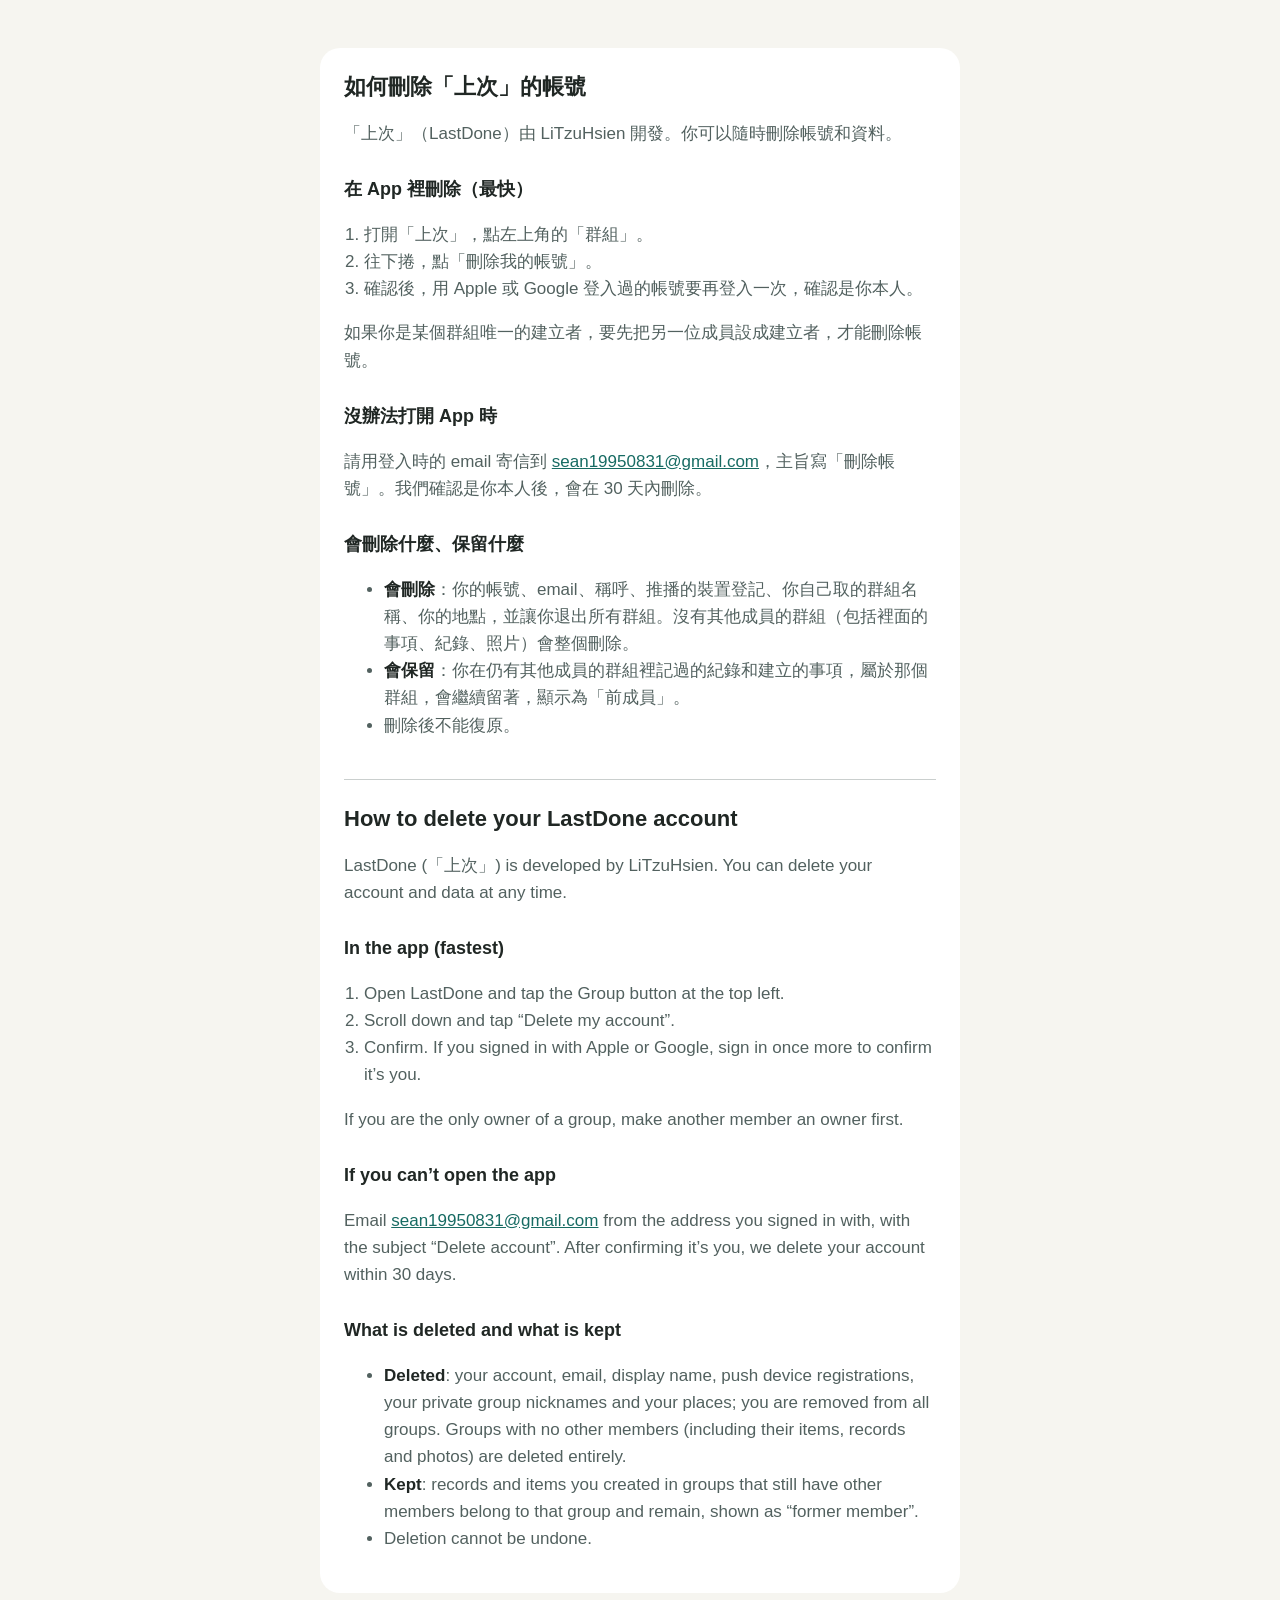
==== delete-account/index.html @ f5fc483f "隱私權政策、刪除帳號說明（中英文） Co-Authored-By: Claude Opus 5.5 <noreply@anthropic.com> Claude-Session: https://cl" ====
<!doctype html>
<html lang="zh-Hant-TW">
<head>
  <meta charset="utf-8">
  <meta name="viewport" content="width=device-width, initial-scale=1">
  <title>刪除「上次」帳號 Delete account</title>
  <style>
    :root {
      color-scheme: light dark;
      --bg: #f6f5f0;
      --card: #ffffff;
      --text: #202724;
      --muted: #52615f;
      --accent: #176b63;
    }
    @media (prefers-color-scheme: dark) {
      :root {
        --bg: #151a18;
        --card: #202724;
        --text: #f3f5f2;
        --muted: #bbc7c2;
        --accent: #79d6c7;
      }
    }
    body {
      margin: 0;
      background: var(--bg);
      color: var(--text);
      font: 17px/1.6 -apple-system, BlinkMacSystemFont, "PingFang TC", "Noto Sans TC", sans-serif;
    }
    main {
      max-width: 640px;
      margin: 0 auto;
      padding: 48px 16px;
    }
    .card {
      background: var(--card);
      border-radius: 20px;
      padding: 24px;
    }
    h1 {
      font-size: 22px;
      line-height: 1.4;
      margin: 0 0 8px;
    }
    p, li {
      color: var(--muted);
    }
    .code {
      font: 600 32px/1.2 ui-monospace, "SF Mono", Menlo, monospace;
      letter-spacing: 4px;
      color: var(--text);
      margin: 20px 0;
      word-break: break-all;
    }
    ol {
      padding-left: 20px;
    }
    strong {
      color: var(--text);
    }
  </style>
  <style>
    h2 { font-size: 18px; margin: 28px 0 8px; color: var(--text); }
    .lang { margin-top: 40px; padding-top: 24px; border-top: 1px solid color-mix(in srgb, var(--muted) 30%, transparent); }
    .updated { font-size: 14px; }
    a { color: var(--accent); }
    .card + .card { margin-top: 16px; }
  </style>
</head>
<body>
  <main>
    <div class="card">
      <h1>如何刪除「上次」的帳號</h1>
      <p>「上次」（LastDone）由 LiTzuHsien 開發。你可以隨時刪除帳號和資料。</p>

      <h2>在 App 裡刪除（最快）</h2>
      <ol>
        <li>打開「上次」，點左上角的「群組」。</li>
        <li>往下捲，點「刪除我的帳號」。</li>
        <li>確認後，用 Apple 或 Google 登入過的帳號要再登入一次，確認是你本人。</li>
      </ol>
      <p>如果你是某個群組唯一的建立者，要先把另一位成員設成建立者，才能刪除帳號。</p>

      <h2>沒辦法打開 App 時</h2>
      <p>請用登入時的 email 寄信到 <a href="mailto:sean19950831@gmail.com">sean19950831@gmail.com</a>，主旨寫「刪除帳號」。我們確認是你本人後，會在 30 天內刪除。</p>

      <h2>會刪除什麼、保留什麼</h2>
      <ul>
        <li><strong>會刪除</strong>：你的帳號、email、稱呼、推播的裝置登記、你自己取的群組名稱、你的地點，並讓你退出所有群組。沒有其他成員的群組（包括裡面的事項、紀錄、照片）會整個刪除。</li>
        <li><strong>會保留</strong>：你在仍有其他成員的群組裡記過的紀錄和建立的事項，屬於那個群組，會繼續留著，顯示為「前成員」。</li>
        <li>刪除後不能復原。</li>
      </ul>

      <div class="lang" lang="en">
        <h1>How to delete your LastDone account</h1>
        <p>LastDone (「上次」) is developed by LiTzuHsien. You can delete your account and data at any time.</p>
        <h2>In the app (fastest)</h2>
        <ol>
          <li>Open LastDone and tap the Group button at the top left.</li>
          <li>Scroll down and tap “Delete my account”.</li>
          <li>Confirm. If you signed in with Apple or Google, sign in once more to confirm it’s you.</li>
        </ol>
        <p>If you are the only owner of a group, make another member an owner first.</p>
        <h2>If you can’t open the app</h2>
        <p>Email <a href="mailto:sean19950831@gmail.com">sean19950831@gmail.com</a> from the address you signed in with, with the subject “Delete account”. After confirming it’s you, we delete your account within 30 days.</p>
        <h2>What is deleted and what is kept</h2>
        <ul>
          <li><strong>Deleted</strong>: your account, email, display name, push device registrations, your private group nicknames and your places; you are removed from all groups. Groups with no other members (including their items, records and photos) are deleted entirely.</li>
          <li><strong>Kept</strong>: records and items you created in groups that still have other members belong to that group and remain, shown as “former member”.</li>
          <li>Deletion cannot be undone.</li>
        </ul>
      </div>
    </div>
  </main>
</body>
</html>
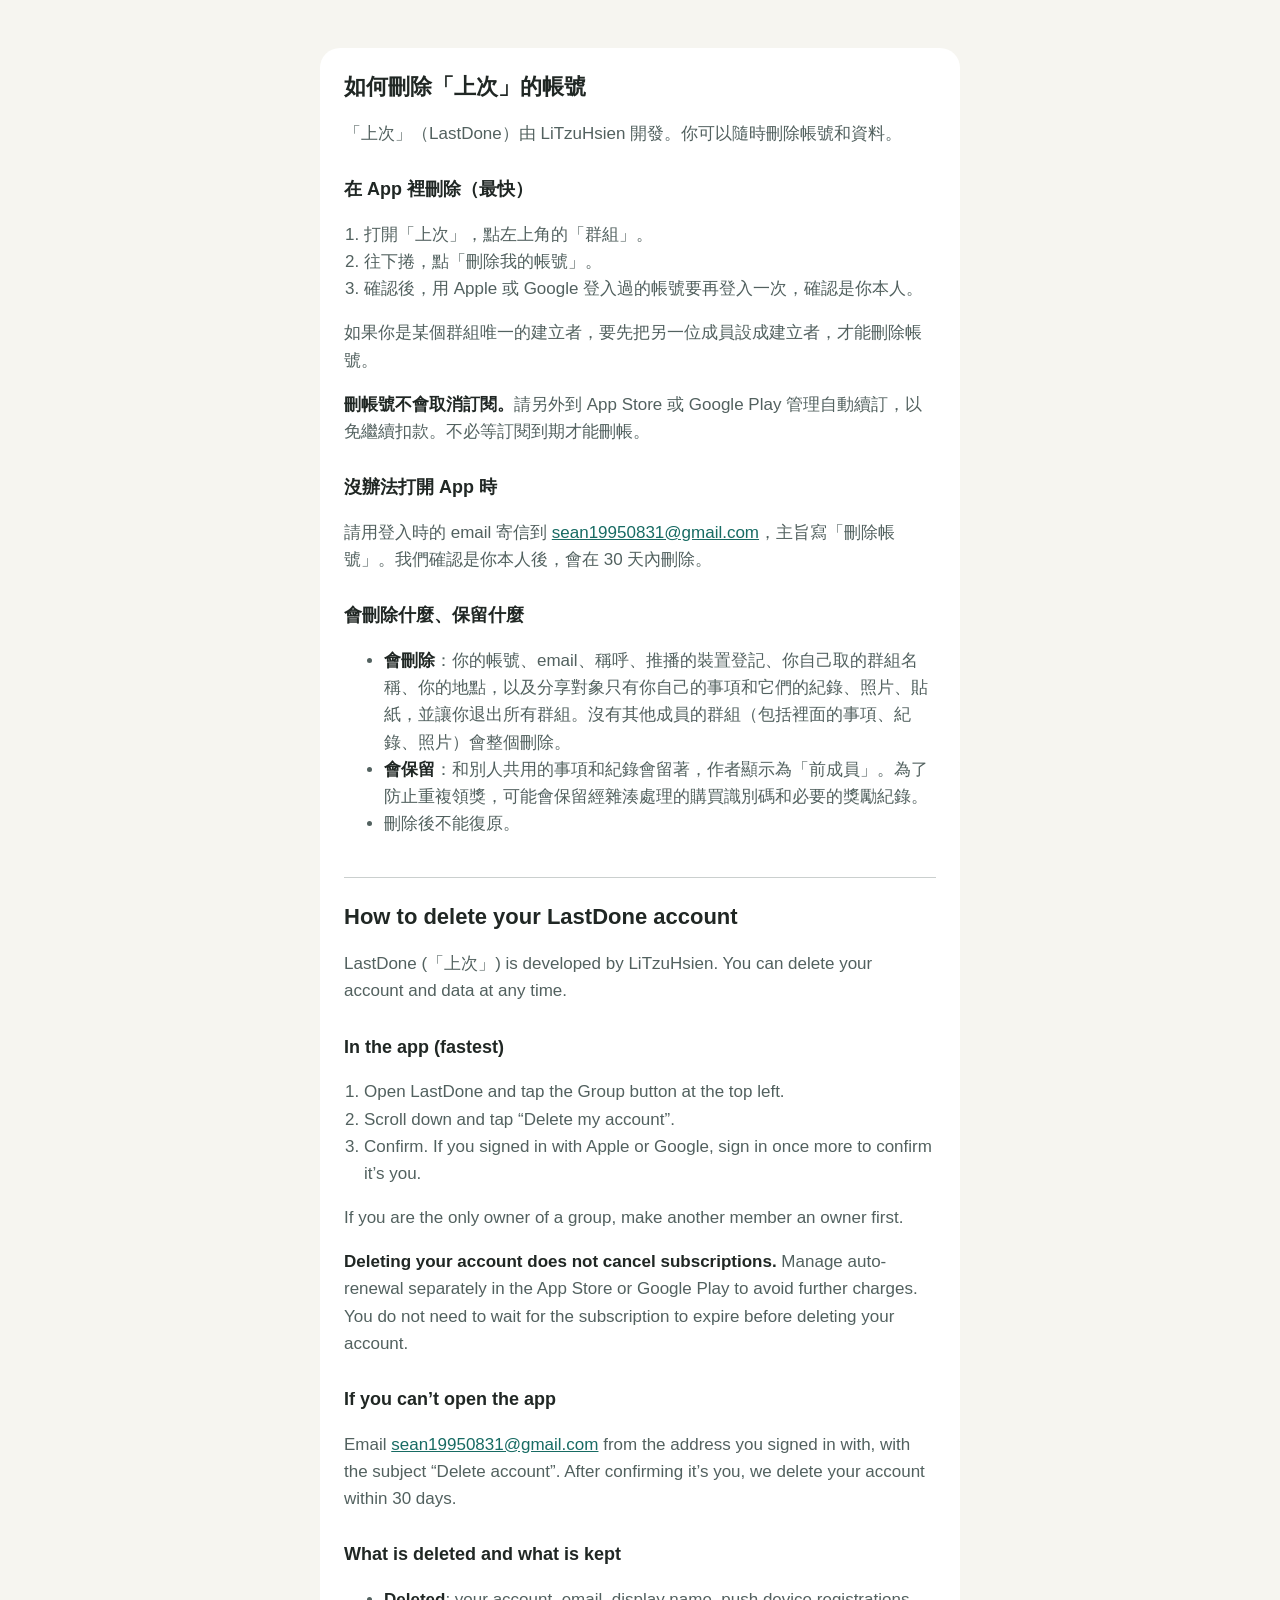
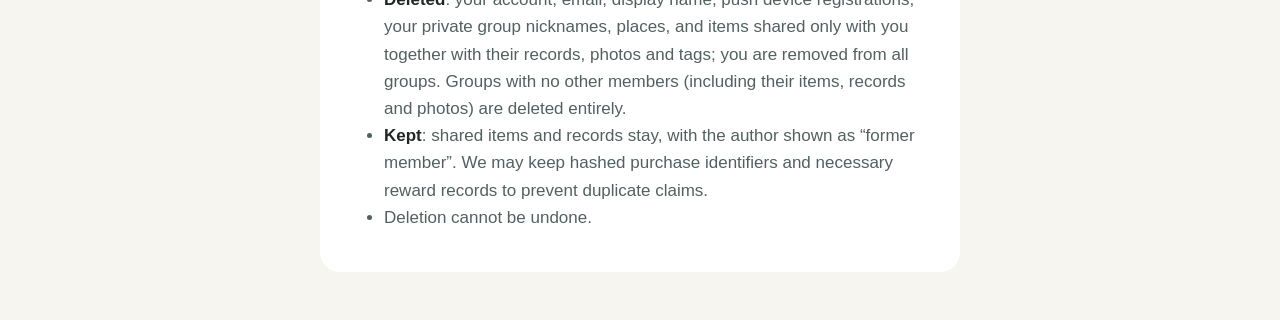
==== commit ee47c818: "更新 delete-account/index.html" ====
--- a/delete-account/index.html
+++ b/delete-account/index.html
@@ -82,13 +82,15 @@
       </ol>
       <p>如果你是某個群組唯一的建立者，要先把另一位成員設成建立者，才能刪除帳號。</p>
 
+      <p><strong>刪帳號不會取消訂閱。</strong>請另外到 App Store 或 Google Play 管理自動續訂，以免繼續扣款。不必等訂閱到期才能刪帳。</p>
+
       <h2>沒辦法打開 App 時</h2>
       <p>請用登入時的 email 寄信到 <a href="mailto:sean19950831@gmail.com">sean19950831@gmail.com</a>，主旨寫「刪除帳號」。我們確認是你本人後，會在 30 天內刪除。</p>
 
       <h2>會刪除什麼、保留什麼</h2>
       <ul>
-        <li><strong>會刪除</strong>：你的帳號、email、稱呼、推播的裝置登記、你自己取的群組名稱、你的地點，並讓你退出所有群組。沒有其他成員的群組（包括裡面的事項、紀錄、照片）會整個刪除。</li>
-        <li><strong>會保留</strong>：你在仍有其他成員的群組裡記過的紀錄和建立的事項，屬於那個群組，會繼續留著，顯示為「前成員」。</li>
+        <li><strong>會刪除</strong>：你的帳號、email、稱呼、推播的裝置登記、你自己取的群組名稱、你的地點，以及分享對象只有你自己的事項和它們的紀錄、照片、貼紙，並讓你退出所有群組。沒有其他成員的群組（包括裡面的事項、紀錄、照片）會整個刪除。</li>
+        <li><strong>會保留</strong>：和別人共用的事項和紀錄會留著，作者顯示為「前成員」。為了防止重複領獎，可能會保留經雜湊處理的購買識別碼和必要的獎勵紀錄。</li>
         <li>刪除後不能復原。</li>
       </ul>
 
@@ -102,12 +104,13 @@
           <li>Confirm. If you signed in with Apple or Google, sign in once more to confirm it’s you.</li>
         </ol>
         <p>If you are the only owner of a group, make another member an owner first.</p>
+        <p><strong>Deleting your account does not cancel subscriptions.</strong> Manage auto-renewal separately in the App Store or Google Play to avoid further charges. You do not need to wait for the subscription to expire before deleting your account.</p>
         <h2>If you can’t open the app</h2>
         <p>Email <a href="mailto:sean19950831@gmail.com">sean19950831@gmail.com</a> from the address you signed in with, with the subject “Delete account”. After confirming it’s you, we delete your account within 30 days.</p>
         <h2>What is deleted and what is kept</h2>
         <ul>
-          <li><strong>Deleted</strong>: your account, email, display name, push device registrations, your private group nicknames and your places; you are removed from all groups. Groups with no other members (including their items, records and photos) are deleted entirely.</li>
-          <li><strong>Kept</strong>: records and items you created in groups that still have other members belong to that group and remain, shown as “former member”.</li>
+          <li><strong>Deleted</strong>: your account, email, display name, push device registrations, your private group nicknames, places, and items shared only with you together with their records, photos and tags; you are removed from all groups. Groups with no other members (including their items, records and photos) are deleted entirely.</li>
+          <li><strong>Kept</strong>: shared items and records stay, with the author shown as “former member”. We may keep hashed purchase identifiers and necessary reward records to prevent duplicate claims.</li>
           <li>Deletion cannot be undone.</li>
         </ul>
       </div>
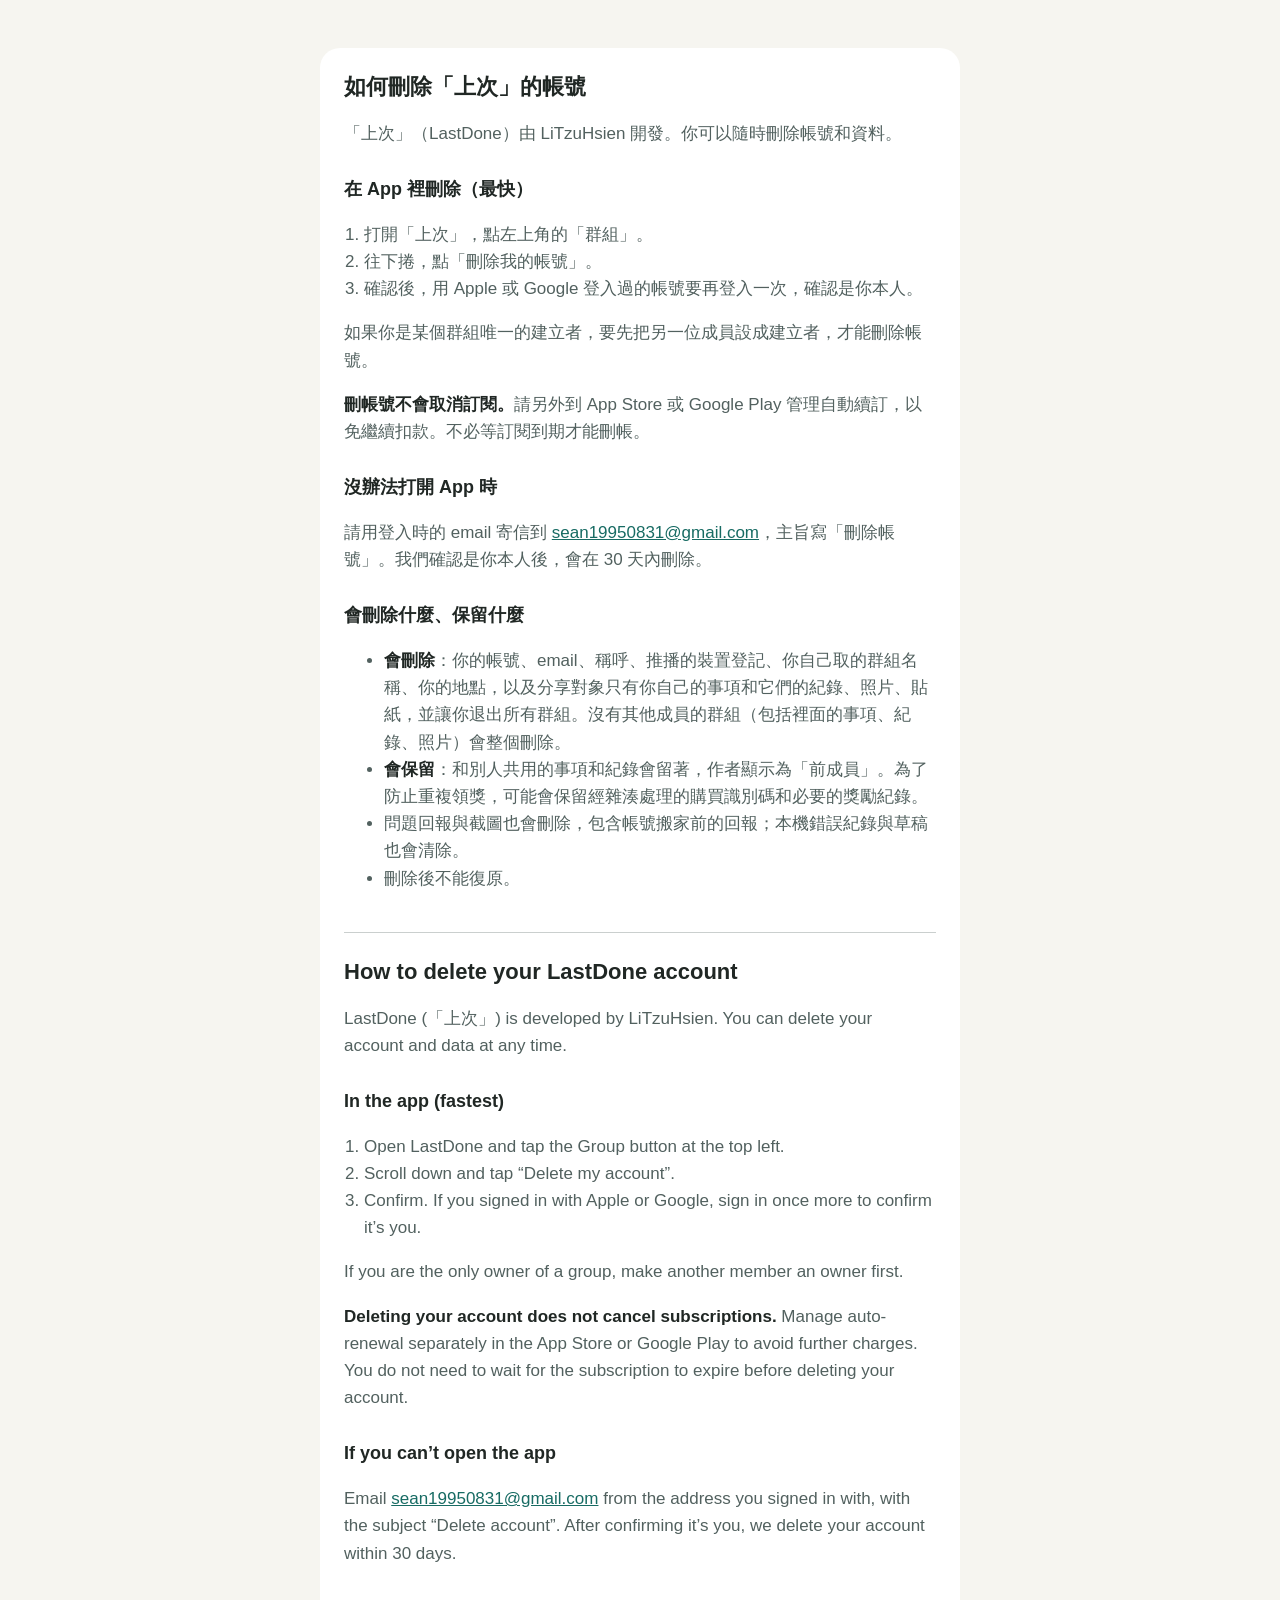
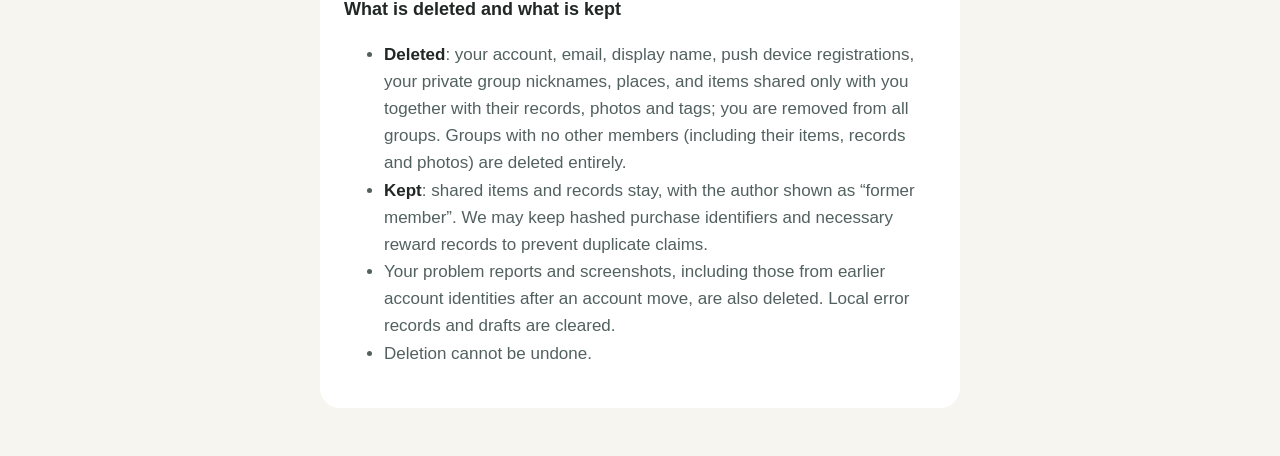
==== commit 9c5557ff: "更新 delete-account/index.html：回報問題" ====
--- a/delete-account/index.html
+++ b/delete-account/index.html
@@ -91,6 +91,7 @@
       <ul>
         <li><strong>會刪除</strong>：你的帳號、email、稱呼、推播的裝置登記、你自己取的群組名稱、你的地點，以及分享對象只有你自己的事項和它們的紀錄、照片、貼紙，並讓你退出所有群組。沒有其他成員的群組（包括裡面的事項、紀錄、照片）會整個刪除。</li>
         <li><strong>會保留</strong>：和別人共用的事項和紀錄會留著，作者顯示為「前成員」。為了防止重複領獎，可能會保留經雜湊處理的購買識別碼和必要的獎勵紀錄。</li>
+        <li>問題回報與截圖也會刪除，包含帳號搬家前的回報；本機錯誤紀錄與草稿也會清除。</li>
         <li>刪除後不能復原。</li>
       </ul>
 
@@ -111,6 +112,7 @@
         <ul>
           <li><strong>Deleted</strong>: your account, email, display name, push device registrations, your private group nicknames, places, and items shared only with you together with their records, photos and tags; you are removed from all groups. Groups with no other members (including their items, records and photos) are deleted entirely.</li>
           <li><strong>Kept</strong>: shared items and records stay, with the author shown as “former member”. We may keep hashed purchase identifiers and necessary reward records to prevent duplicate claims.</li>
+          <li>Your problem reports and screenshots, including those from earlier account identities after an account move, are also deleted. Local error records and drafts are cleared.</li>
           <li>Deletion cannot be undone.</li>
         </ul>
       </div>
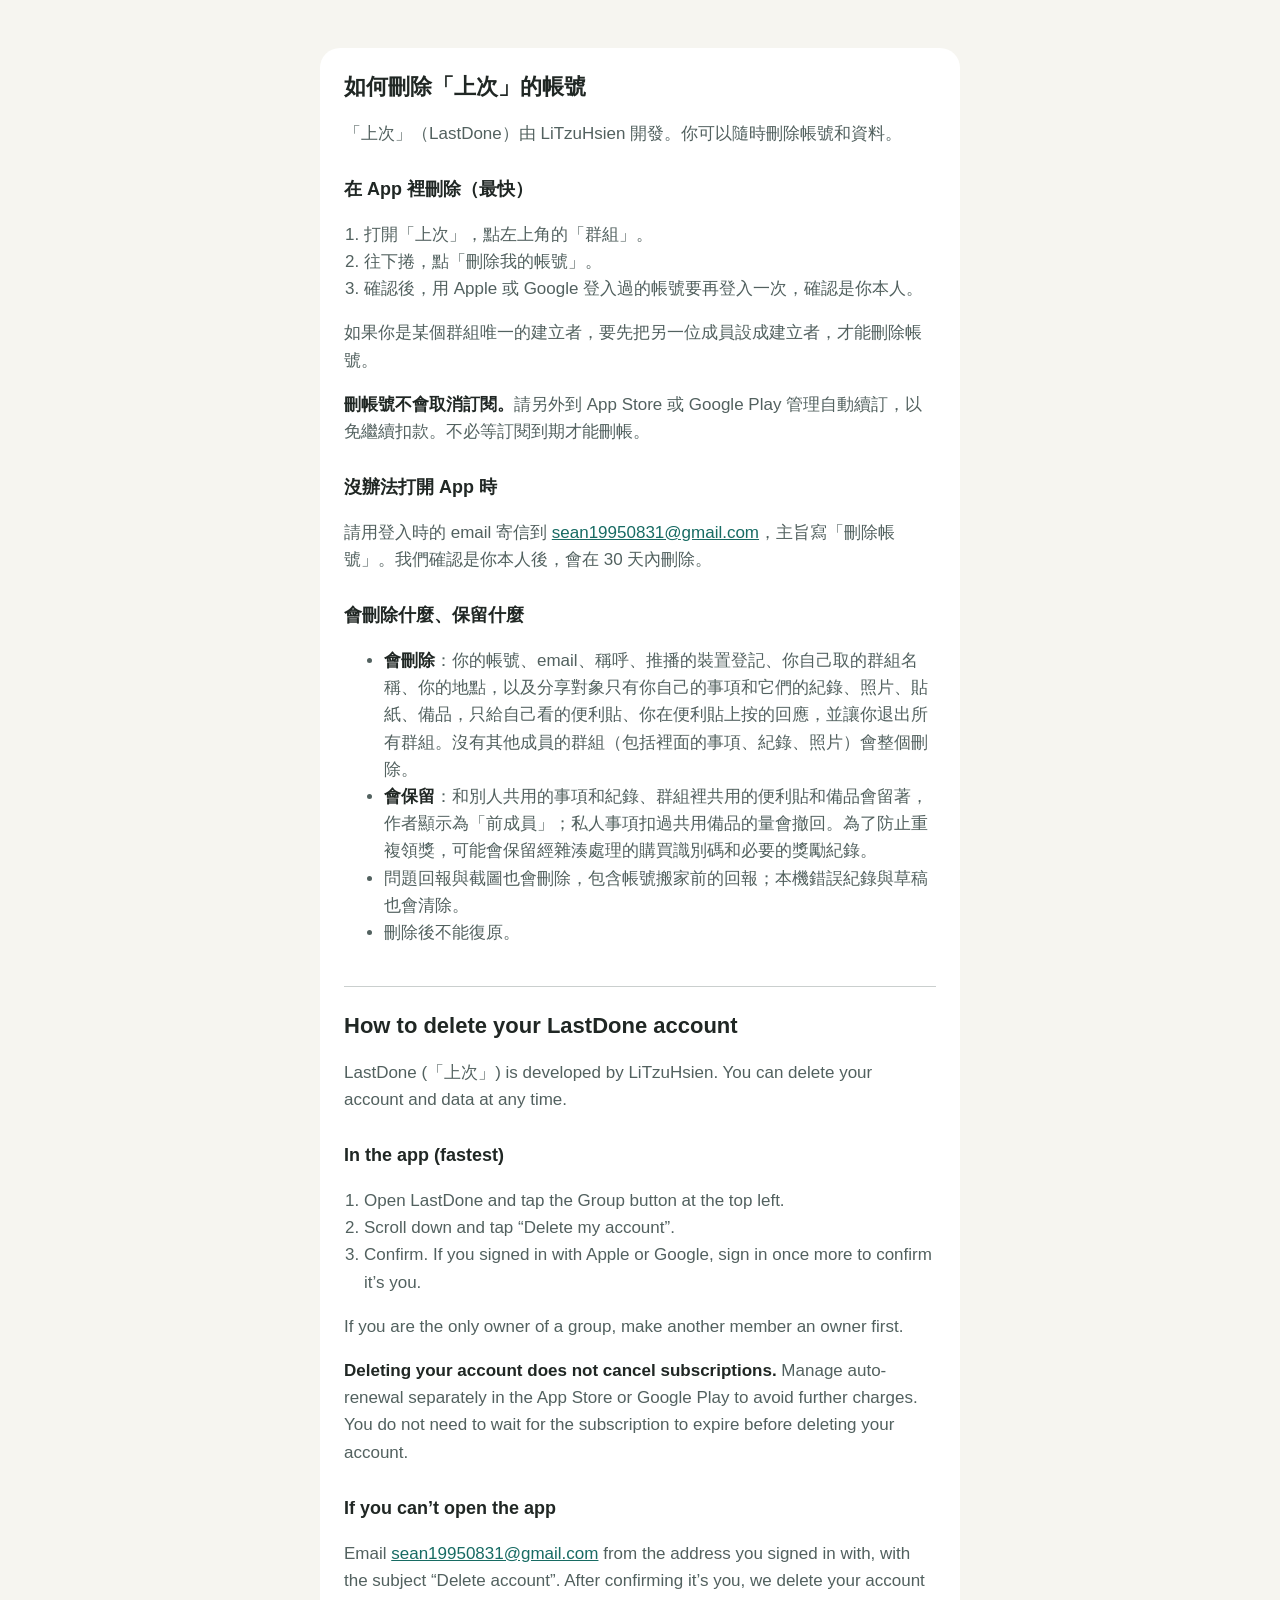
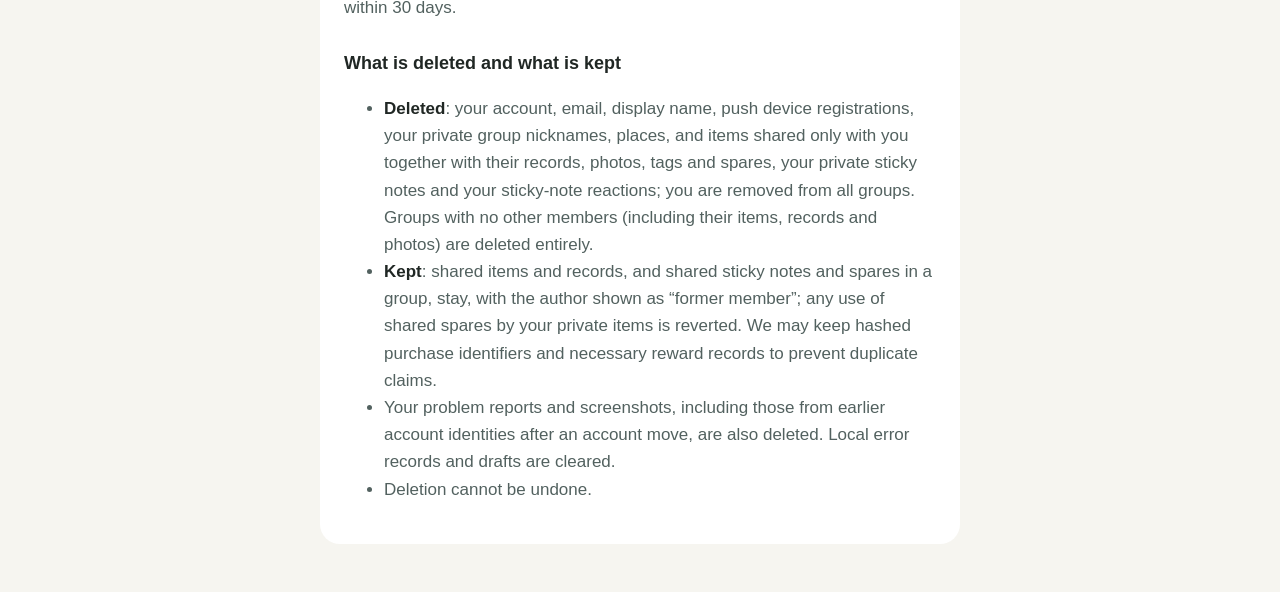
==== commit f1112e5e: "上次 LastDone：隱私權政策與刪除帳號頁補便利貼、備品、ML Kit、Image Playground、手錶說明（對應 lastdone 75f60afa）" ====
--- a/delete-account/index.html
+++ b/delete-account/index.html
@@ -89,8 +89,8 @@
 
       <h2>會刪除什麼、保留什麼</h2>
       <ul>
-        <li><strong>會刪除</strong>：你的帳號、email、稱呼、推播的裝置登記、你自己取的群組名稱、你的地點，以及分享對象只有你自己的事項和它們的紀錄、照片、貼紙，並讓你退出所有群組。沒有其他成員的群組（包括裡面的事項、紀錄、照片）會整個刪除。</li>
-        <li><strong>會保留</strong>：和別人共用的事項和紀錄會留著，作者顯示為「前成員」。為了防止重複領獎，可能會保留經雜湊處理的購買識別碼和必要的獎勵紀錄。</li>
+        <li><strong>會刪除</strong>：你的帳號、email、稱呼、推播的裝置登記、你自己取的群組名稱、你的地點，以及分享對象只有你自己的事項和它們的紀錄、照片、貼紙、備品，只給自己看的便利貼、你在便利貼上按的回應，並讓你退出所有群組。沒有其他成員的群組（包括裡面的事項、紀錄、照片）會整個刪除。</li>
+        <li><strong>會保留</strong>：和別人共用的事項和紀錄、群組裡共用的便利貼和備品會留著，作者顯示為「前成員」；私人事項扣過共用備品的量會撤回。為了防止重複領獎，可能會保留經雜湊處理的購買識別碼和必要的獎勵紀錄。</li>
         <li>問題回報與截圖也會刪除，包含帳號搬家前的回報；本機錯誤紀錄與草稿也會清除。</li>
         <li>刪除後不能復原。</li>
       </ul>
@@ -110,8 +110,8 @@
         <p>Email <a href="mailto:sean19950831@gmail.com">sean19950831@gmail.com</a> from the address you signed in with, with the subject “Delete account”. After confirming it’s you, we delete your account within 30 days.</p>
         <h2>What is deleted and what is kept</h2>
         <ul>
-          <li><strong>Deleted</strong>: your account, email, display name, push device registrations, your private group nicknames, places, and items shared only with you together with their records, photos and tags; you are removed from all groups. Groups with no other members (including their items, records and photos) are deleted entirely.</li>
-          <li><strong>Kept</strong>: shared items and records stay, with the author shown as “former member”. We may keep hashed purchase identifiers and necessary reward records to prevent duplicate claims.</li>
+          <li><strong>Deleted</strong>: your account, email, display name, push device registrations, your private group nicknames, places, and items shared only with you together with their records, photos, tags and spares, your private sticky notes and your sticky-note reactions; you are removed from all groups. Groups with no other members (including their items, records and photos) are deleted entirely.</li>
+          <li><strong>Kept</strong>: shared items and records, and shared sticky notes and spares in a group, stay, with the author shown as “former member”; any use of shared spares by your private items is reverted. We may keep hashed purchase identifiers and necessary reward records to prevent duplicate claims.</li>
           <li>Your problem reports and screenshots, including those from earlier account identities after an account move, are also deleted. Local error records and drafts are cleared.</li>
           <li>Deletion cannot be undone.</li>
         </ul>
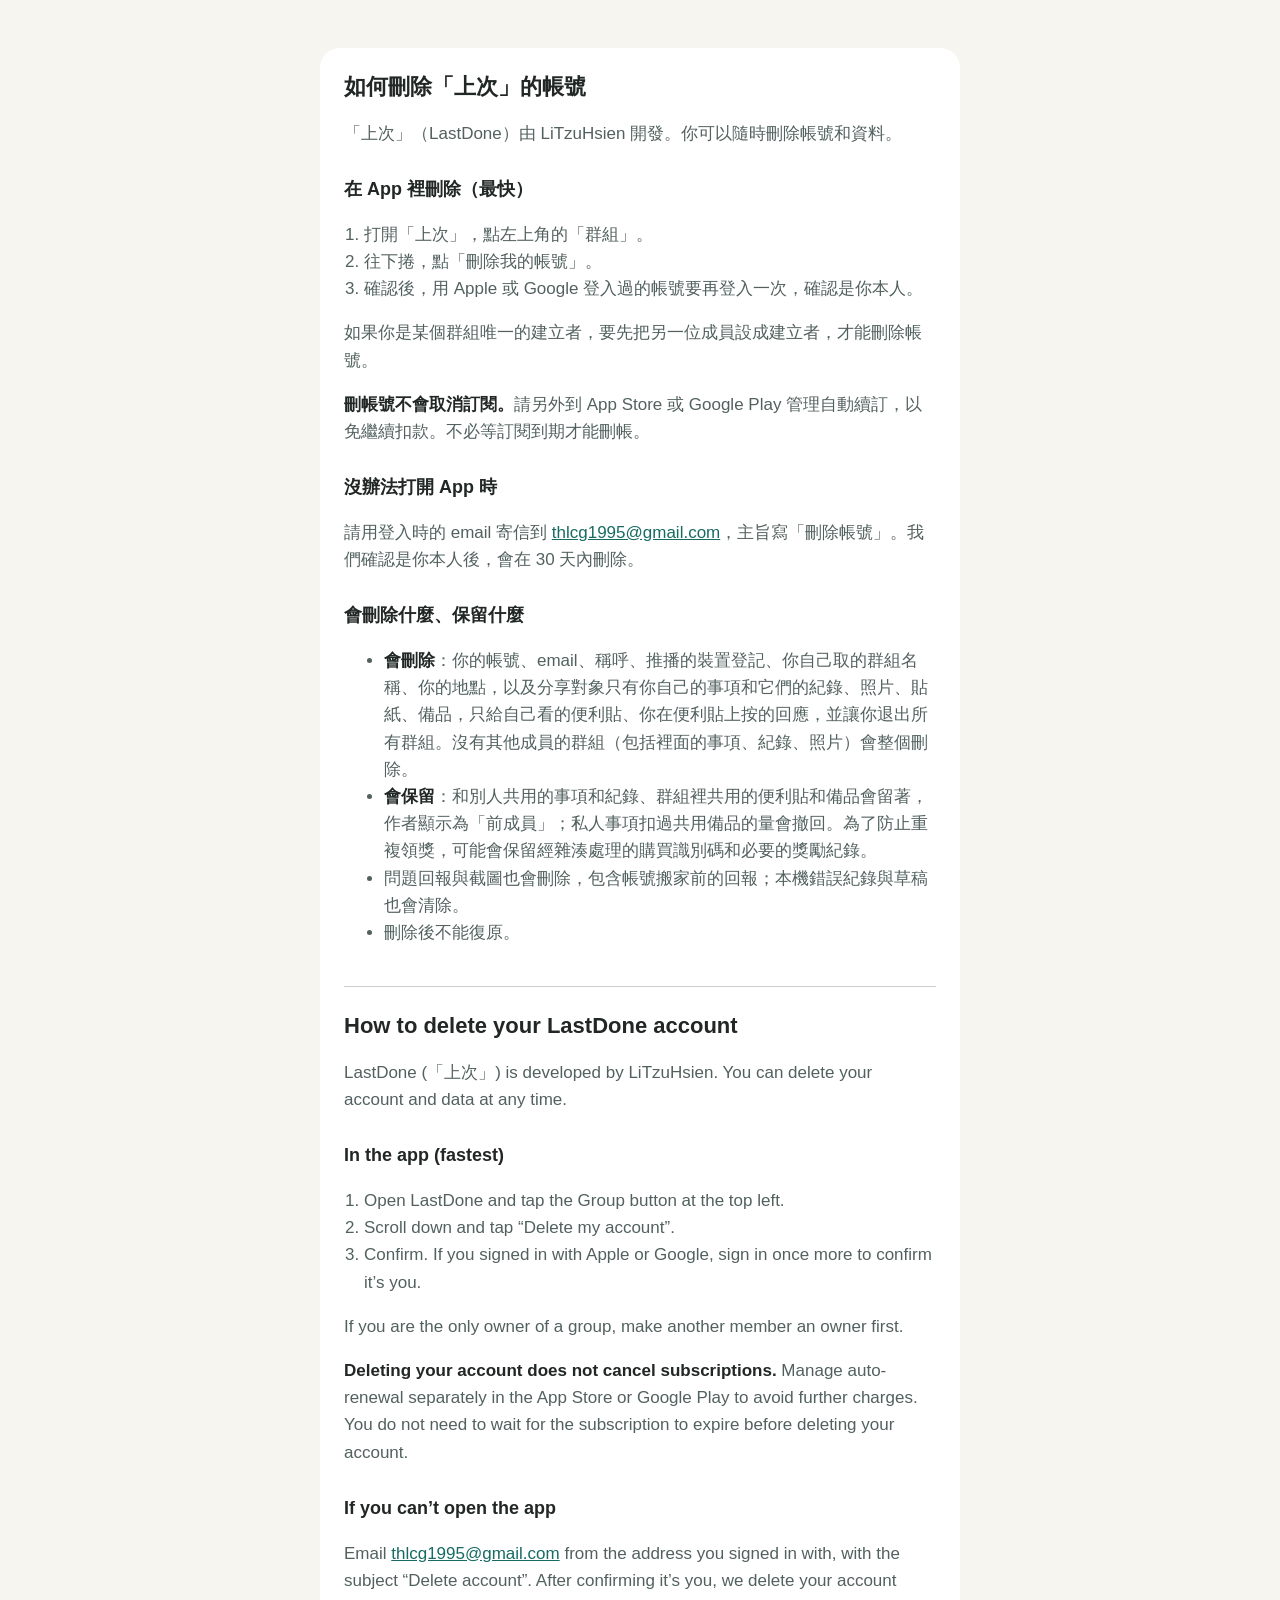
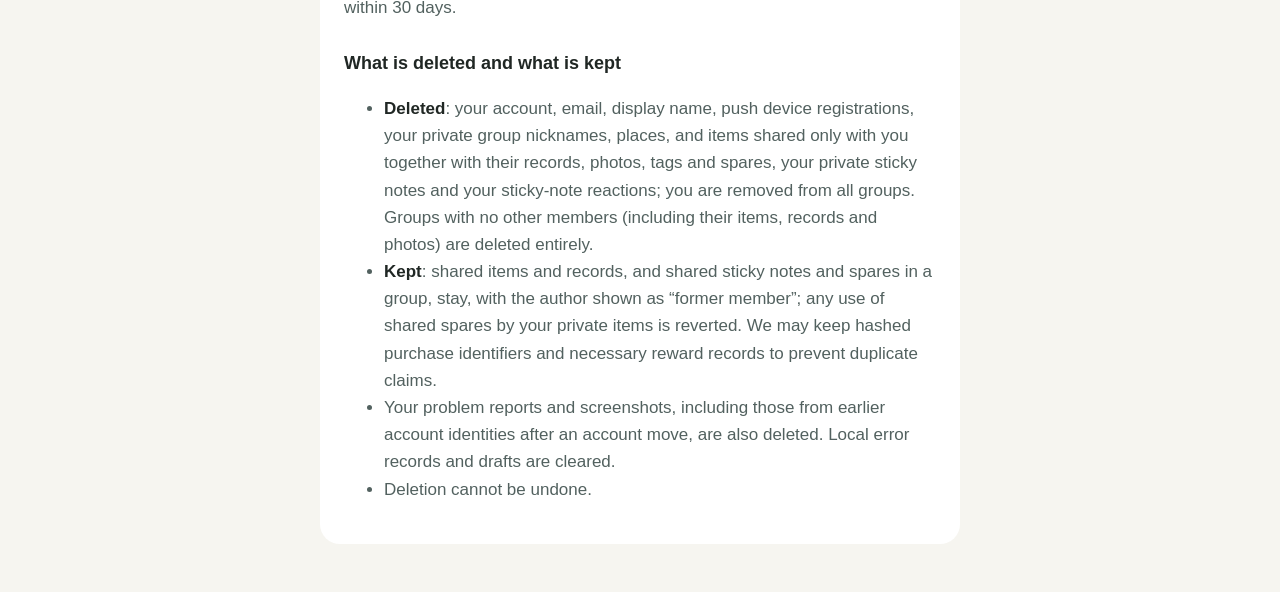
==== commit 096b12e9: "上次 LastDone：聯絡 email 改成 thlcg1995@gmail.com（對應 lastdone ba7bce86）" ====
--- a/delete-account/index.html
+++ b/delete-account/index.html
@@ -85,7 +85,7 @@
       <p><strong>刪帳號不會取消訂閱。</strong>請另外到 App Store 或 Google Play 管理自動續訂，以免繼續扣款。不必等訂閱到期才能刪帳。</p>
 
       <h2>沒辦法打開 App 時</h2>
-      <p>請用登入時的 email 寄信到 <a href="mailto:sean19950831@gmail.com">sean19950831@gmail.com</a>，主旨寫「刪除帳號」。我們確認是你本人後，會在 30 天內刪除。</p>
+      <p>請用登入時的 email 寄信到 <a href="mailto:thlcg1995@gmail.com">thlcg1995@gmail.com</a>，主旨寫「刪除帳號」。我們確認是你本人後，會在 30 天內刪除。</p>
 
       <h2>會刪除什麼、保留什麼</h2>
       <ul>
@@ -107,7 +107,7 @@
         <p>If you are the only owner of a group, make another member an owner first.</p>
         <p><strong>Deleting your account does not cancel subscriptions.</strong> Manage auto-renewal separately in the App Store or Google Play to avoid further charges. You do not need to wait for the subscription to expire before deleting your account.</p>
         <h2>If you can’t open the app</h2>
-        <p>Email <a href="mailto:sean19950831@gmail.com">sean19950831@gmail.com</a> from the address you signed in with, with the subject “Delete account”. After confirming it’s you, we delete your account within 30 days.</p>
+        <p>Email <a href="mailto:thlcg1995@gmail.com">thlcg1995@gmail.com</a> from the address you signed in with, with the subject “Delete account”. After confirming it’s you, we delete your account within 30 days.</p>
         <h2>What is deleted and what is kept</h2>
         <ul>
           <li><strong>Deleted</strong>: your account, email, display name, push device registrations, your private group nicknames, places, and items shared only with you together with their records, photos, tags and spares, your private sticky notes and your sticky-note reactions; you are removed from all groups. Groups with no other members (including their items, records and photos) are deleted entirely.</li>
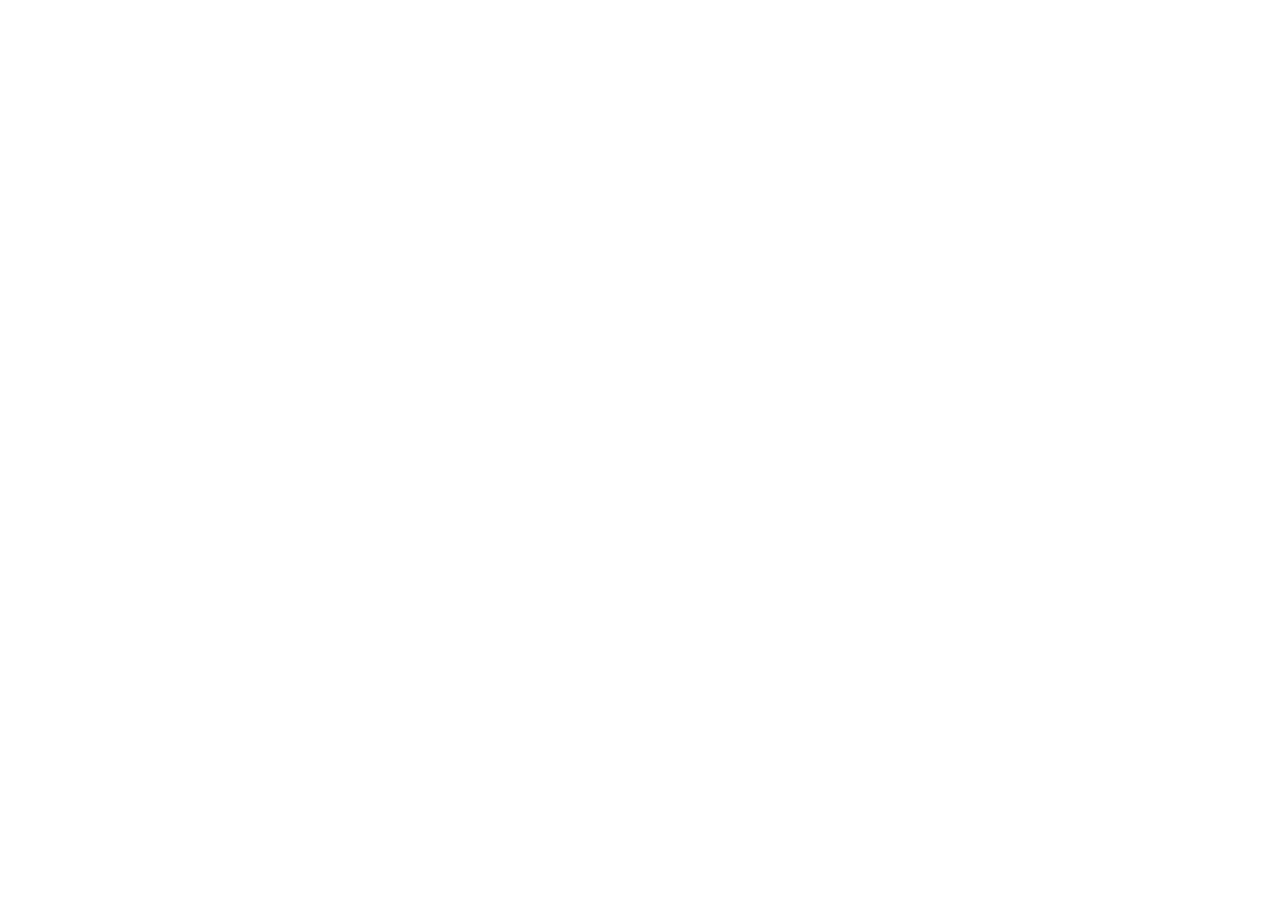
==== commit 59658130: "上次 LastDone：隱私權政策、使用條款、刪除帳號頁搬到 thlcg1995.github.io/lastdone/，舊網址自動轉址（貼紙、邀請驗證檔與 404 保留）" ====
--- a/delete-account/index.html
+++ b/delete-account/index.html
@@ -1,122 +1,13 @@
 <!doctype html>
-<html lang="zh-Hant-TW">
+<html lang="zh-Hant">
 <head>
-  <meta charset="utf-8">
-  <meta name="viewport" content="width=device-width, initial-scale=1">
-  <title>刪除「上次」帳號 Delete account</title>
-  <style>
-    :root {
-      color-scheme: light dark;
-      --bg: #f6f5f0;
-      --card: #ffffff;
-      --text: #202724;
-      --muted: #52615f;
-      --accent: #176b63;
-    }
-    @media (prefers-color-scheme: dark) {
-      :root {
-        --bg: #151a18;
-        --card: #202724;
-        --text: #f3f5f2;
-        --muted: #bbc7c2;
-        --accent: #79d6c7;
-      }
-    }
-    body {
-      margin: 0;
-      background: var(--bg);
-      color: var(--text);
-      font: 17px/1.6 -apple-system, BlinkMacSystemFont, "PingFang TC", "Noto Sans TC", sans-serif;
-    }
-    main {
-      max-width: 640px;
-      margin: 0 auto;
-      padding: 48px 16px;
-    }
-    .card {
-      background: var(--card);
-      border-radius: 20px;
-      padding: 24px;
-    }
-    h1 {
-      font-size: 22px;
-      line-height: 1.4;
-      margin: 0 0 8px;
-    }
-    p, li {
-      color: var(--muted);
-    }
-    .code {
-      font: 600 32px/1.2 ui-monospace, "SF Mono", Menlo, monospace;
-      letter-spacing: 4px;
-      color: var(--text);
-      margin: 20px 0;
-      word-break: break-all;
-    }
-    ol {
-      padding-left: 20px;
-    }
-    strong {
-      color: var(--text);
-    }
-  </style>
-  <style>
-    h2 { font-size: 18px; margin: 28px 0 8px; color: var(--text); }
-    .lang { margin-top: 40px; padding-top: 24px; border-top: 1px solid color-mix(in srgb, var(--muted) 30%, transparent); }
-    .updated { font-size: 14px; }
-    a { color: var(--accent); }
-    .card + .card { margin-top: 16px; }
-  </style>
+<meta charset="utf-8">
+<meta name="viewport" content="width=device-width, initial-scale=1">
+<meta http-equiv="refresh" content="0; url=https://thlcg1995.github.io/lastdone/delete-account/">
+<link rel="canonical" href="https://thlcg1995.github.io/lastdone/delete-account/">
+<title>刪除帳號｜上次 LastDone</title>
 </head>
 <body>
-  <main>
-    <div class="card">
-      <h1>如何刪除「上次」的帳號</h1>
-      <p>「上次」（LastDone）由 LiTzuHsien 開發。你可以隨時刪除帳號和資料。</p>
-
-      <h2>在 App 裡刪除（最快）</h2>
-      <ol>
-        <li>打開「上次」，點左上角的「群組」。</li>
-        <li>往下捲，點「刪除我的帳號」。</li>
-        <li>確認後，用 Apple 或 Google 登入過的帳號要再登入一次，確認是你本人。</li>
-      </ol>
-      <p>如果你是某個群組唯一的建立者，要先把另一位成員設成建立者，才能刪除帳號。</p>
-
-      <p><strong>刪帳號不會取消訂閱。</strong>請另外到 App Store 或 Google Play 管理自動續訂，以免繼續扣款。不必等訂閱到期才能刪帳。</p>
-
-      <h2>沒辦法打開 App 時</h2>
-      <p>請用登入時的 email 寄信到 <a href="mailto:thlcg1995@gmail.com">thlcg1995@gmail.com</a>，主旨寫「刪除帳號」。我們確認是你本人後，會在 30 天內刪除。</p>
-
-      <h2>會刪除什麼、保留什麼</h2>
-      <ul>
-        <li><strong>會刪除</strong>：你的帳號、email、稱呼、推播的裝置登記、你自己取的群組名稱、你的地點，以及分享對象只有你自己的事項和它們的紀錄、照片、貼紙、備品，只給自己看的便利貼、你在便利貼上按的回應，並讓你退出所有群組。沒有其他成員的群組（包括裡面的事項、紀錄、照片）會整個刪除。</li>
-        <li><strong>會保留</strong>：和別人共用的事項和紀錄、群組裡共用的便利貼和備品會留著，作者顯示為「前成員」；私人事項扣過共用備品的量會撤回。為了防止重複領獎，可能會保留經雜湊處理的購買識別碼和必要的獎勵紀錄。</li>
-        <li>問題回報與截圖也會刪除，包含帳號搬家前的回報；本機錯誤紀錄與草稿也會清除。</li>
-        <li>刪除後不能復原。</li>
-      </ul>
-
-      <div class="lang" lang="en">
-        <h1>How to delete your LastDone account</h1>
-        <p>LastDone (「上次」) is developed by LiTzuHsien. You can delete your account and data at any time.</p>
-        <h2>In the app (fastest)</h2>
-        <ol>
-          <li>Open LastDone and tap the Group button at the top left.</li>
-          <li>Scroll down and tap “Delete my account”.</li>
-          <li>Confirm. If you signed in with Apple or Google, sign in once more to confirm it’s you.</li>
-        </ol>
-        <p>If you are the only owner of a group, make another member an owner first.</p>
-        <p><strong>Deleting your account does not cancel subscriptions.</strong> Manage auto-renewal separately in the App Store or Google Play to avoid further charges. You do not need to wait for the subscription to expire before deleting your account.</p>
-        <h2>If you can’t open the app</h2>
-        <p>Email <a href="mailto:thlcg1995@gmail.com">thlcg1995@gmail.com</a> from the address you signed in with, with the subject “Delete account”. After confirming it’s you, we delete your account within 30 days.</p>
-        <h2>What is deleted and what is kept</h2>
-        <ul>
-          <li><strong>Deleted</strong>: your account, email, display name, push device registrations, your private group nicknames, places, and items shared only with you together with their records, photos, tags and spares, your private sticky notes and your sticky-note reactions; you are removed from all groups. Groups with no other members (including their items, records and photos) are deleted entirely.</li>
-          <li><strong>Kept</strong>: shared items and records, and shared sticky notes and spares in a group, stay, with the author shown as “former member”; any use of shared spares by your private items is reverted. We may keep hashed purchase identifiers and necessary reward records to prevent duplicate claims.</li>
-          <li>Your problem reports and screenshots, including those from earlier account identities after an account move, are also deleted. Local error records and drafts are cleared.</li>
-          <li>Deletion cannot be undone.</li>
-        </ul>
-      </div>
-    </div>
-  </main>
+<p>本頁已搬到新網址 / This page has moved: <a href="https://thlcg1995.github.io/lastdone/delete-account/">https://thlcg1995.github.io/lastdone/delete-account/</a></p>
 </body>
 </html>
